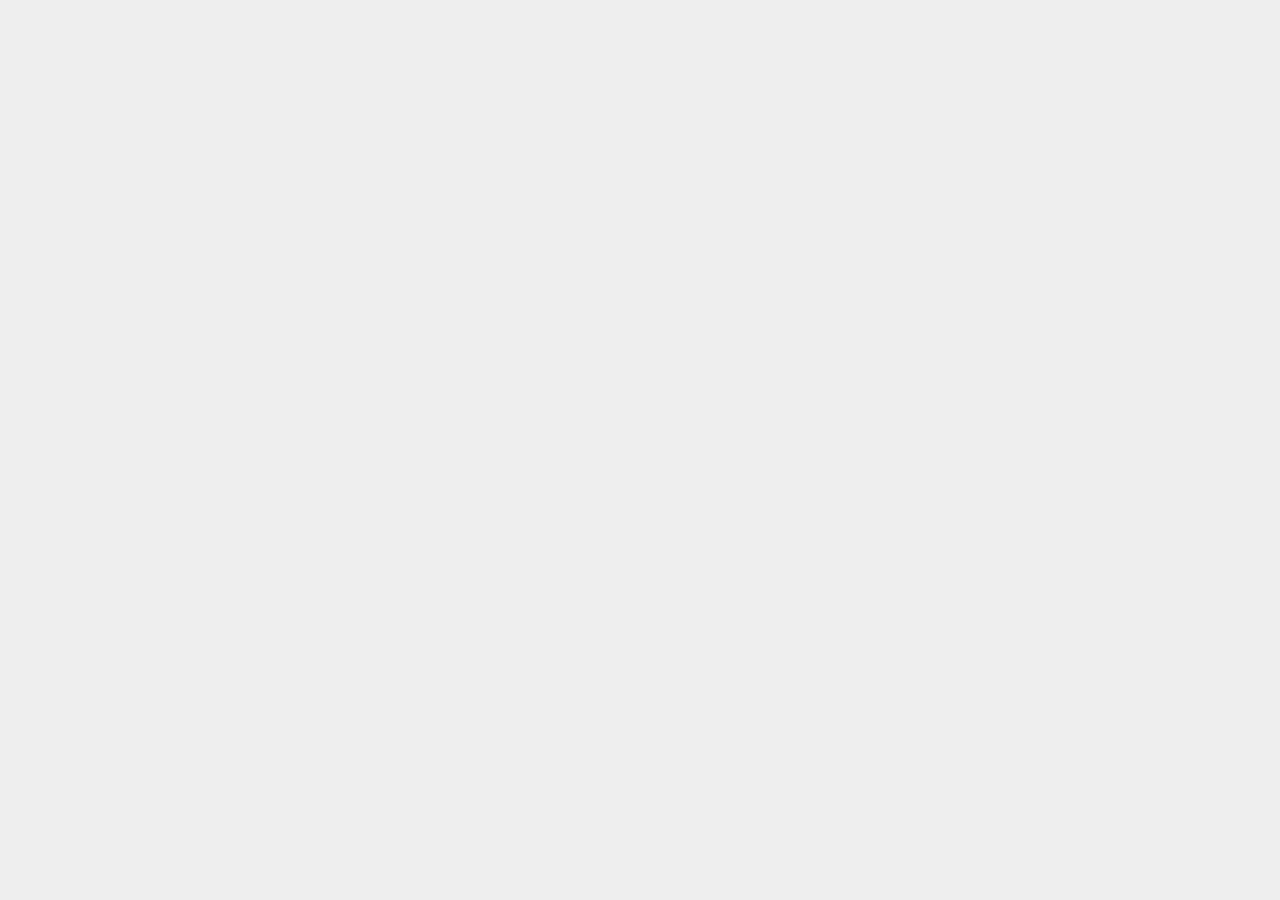
==== index.html @ 994a8ac6 "Add files via upload" ====
<!doctype html><html lang="en"><head><meta charset="utf-8"/><link rel="icon" type="image/png" href="/favicon.png"/><meta name="viewport" content="width=device-width,initial-scale=1"/><meta name="theme-color" content="#57ac57"/><link rel="apple-touch-icon" href="/icon.png"/><link rel="manifest" href="/manifest.json"/><title>Footbl 6 - A daily game</title><meta name="description" content="Guess the hidden footballer in 6 tries. A new player is available each day."><meta property="og:url" content="https://www.footbl6.com"><meta property="og:type" content="website"><meta property="og:title" content="Footbl 6 - A daily game"><meta property="og:image" content="https://www.footbl6.com/social-icon.png?v=1"><meta property="og:description" content="Guess the hidden footballer in 6 tries. A new player is available each day."><script>!function(e,t,a,n,g){e[n]=e[n]||[],e[n].push({"gtm.start":(new Date).getTime(),event:"gtm.js"});var m=t.getElementsByTagName(a)[0],r=t.createElement(a);r.async=!0,r.src="https://www.googletagmanager.com/gtm.js?id=GTM-TXVWQH2",m.parentNode.insertBefore(r,m)}(window,document,"script","dataLayer")</script><script async src="https://www.googletagmanager.com/gtag/js?id=G-PE86JV92P3"></script><script>function gtag(){dataLayer.push(arguments)}window.dataLayer=window.dataLayer||[],gtag("js",new Date),gtag("config","G-PE86JV92P3")</script><script defer="defer" src="/static/js/main.b864c11d.js"></script><link href="/static/css/main.c5475fb6.css" rel="stylesheet"></head><body><noscript><iframe src="https://www.googletagmanager.com/ns.html?id=GTM-TXVWQH2" height="0" width="0" style="display:none;visibility:hidden"></iframe></noscript><noscript>Footbl 6 is a footballer name guessing game. Please enable javascript to play.</noscript><div id="root"></div></body></html>
---- static/css/main.c5475fb6.css ----
body{-webkit-font-smoothing:antialiased;-moz-osx-font-smoothing:grayscale;font-family:-apple-system,BlinkMacSystemFont,Segoe UI,Roboto,Bylynn Sans,Oxygen,Ubuntu,Cantarell,Fira Sans,Droid Sans,Helvetica Neue,sans-serif;margin:0}code{font-family:source-code-pro,Menlo,Monaco,Consolas,Courier New,monospace}*{box-sizing:border-box}body{background-color:#eee;text-align:center}#root,.App-container,body,html{height:100%}h1{margin-bottom:10px}.Row,.Row-letter{align-items:center;display:flex;justify-content:center}.Row-letter{border:2px solid hsla(0,0%,50%,.8);border-radius:999px;flex:1 1;font-size:28px;font-weight:700;height:48px;line-height:1;margin:3px;max-width:48px;text-transform:uppercase}.Row-annotation{-webkit-margin-start:16px;margin-inline-start:16px;text-align:start;width:5em}.App-container{display:flex;flex-direction:column;margin:0 auto;max-width:500px;padding:5px;position:relative}.App-container h1{margin-top:0}.Game,h1{-webkit-user-select:none;-ms-user-select:none;user-select:none}.Game,table.Game-rows{display:flex;flex-direction:column}table.Game-rows{margin:auto}table.Game-rows:focus{outline:none}.Game-keyboard,table.Game-rows>tbody{display:flex;flex-direction:column}.Game-keyboard-row{display:flex;flex-direction:row;justify-content:stretch}.Game-keyboard-button{align-items:center;background-color:#cdcdcd;border:2px solid transparent;border-radius:4px;color:inherit;cursor:pointer;display:flex;flex:1 1;font-size:20px;justify-content:center;margin:2px;min-height:40px;padding:2px;text-decoration:inherit;text-transform:capitalize}.Game-keyboard-button-wide{flex:2 1}.Game-keyboard-button:focus{outline:none}.letter-correct{background-color:#57ac78}.letter-correct,.letter-elsewhere{border:2px solid transparent;color:#fff!important}.letter-elsewhere{background-color:#d5c062}.letter-absent{background-color:#a2a2a2;border:2px solid transparent;color:#fff!important}body.dark{background-color:#404040;color:#e0e0e0}body.dark .Game-keyboard-button{color:#404040}a,a:visited{color:#8080ff}a:active{color:#c7f}.Game-options{align-items:center;display:flex;justify-content:center;margin-bottom:1rem}.Game-options>*+*{-webkit-margin-start:.5rem;margin-inline-start:.5rem}.Game-options button{min-width:4rem}.App-footer{font-size:80%;line-height:1.5;margin:-1rem 0 2rem}.App-about{line-height:1.4;margin-top:-1rem}.App-about b{background-color:#888;border-radius:2px;color:#fff;padding:1px 3px}.App-about b.green-bg{background-color:#57ac78}.App-about b.yellow-bg{background-color:#d5c062}.Game-seed-info{-webkit-font-feature-settings:"tnum";font-feature-settings:"tnum";font-variant-numeric:tabular-nums;margin-top:1em;opacity:.5}.Game-sr-feedback,.sr-only{height:1px;left:-10000px;overflow:hidden;position:absolute;top:auto;width:1px}.Settings{display:flex;flex:1 1;flex-direction:column;font-size:18px;text-align:left}.Settings-setting{align-items:center;display:flex;margin:8px}.Settings-setting input{height:18px;width:18px}.Settings-setting label{-webkit-margin-start:8px;margin-inline-start:8px}.Settings-footer{font-size:12px;margin-bottom:10px;margin-top:auto}.Settings-footer a{color:inherit}.top-right{position:absolute;right:5px;top:5px}.emoji-link{font-size:150%;text-decoration:none}.top-right a+a{-webkit-margin-start:8px;margin-inline-start:8px}
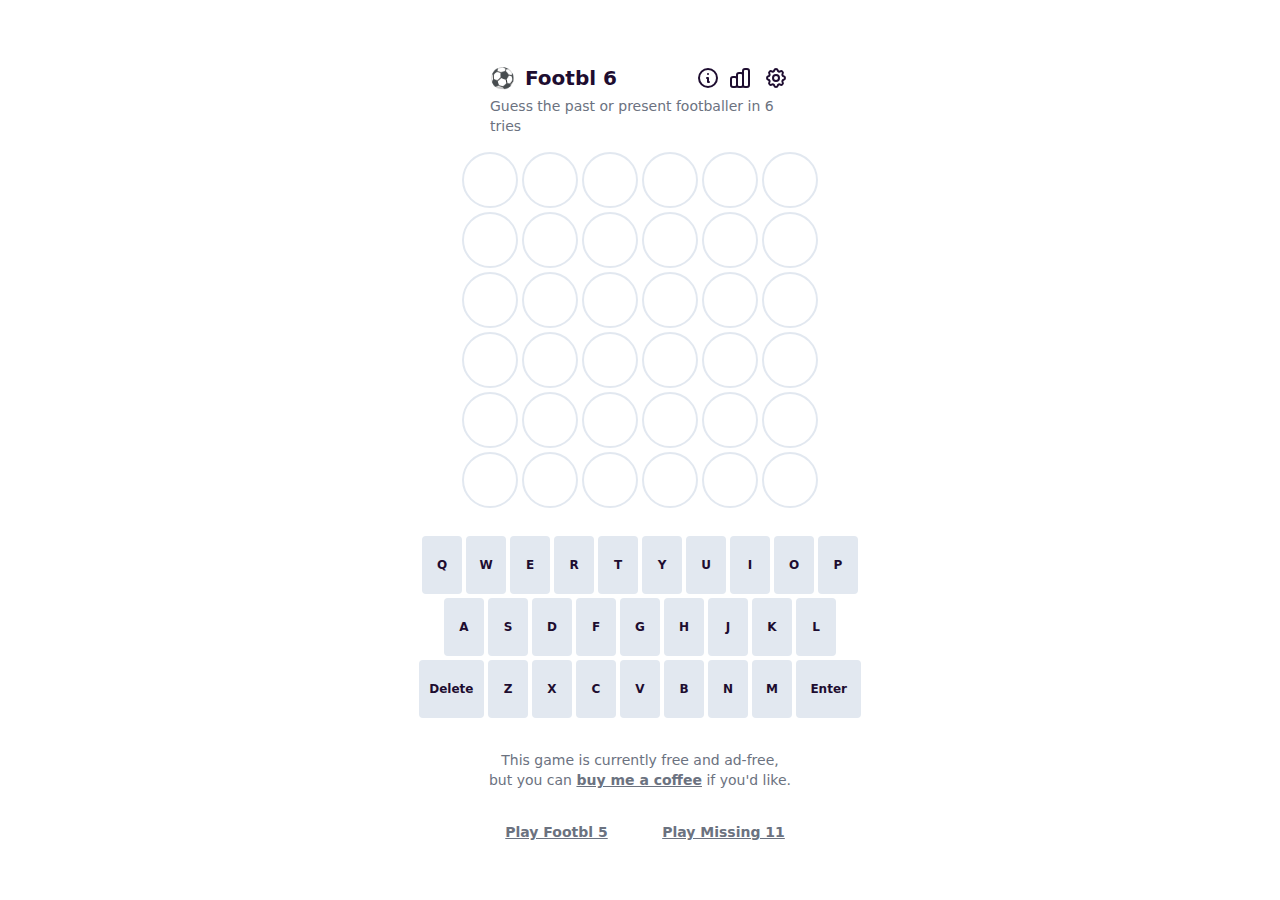
==== commit 53ce87ce: "Add files via upload" ====
--- a/index.html
+++ b/index.html
@@ -1 +1 @@
-<!doctype html><html lang="en"><head><meta charset="utf-8"/><link rel="icon" type="image/png" href="/favicon.png"/><meta name="viewport" content="width=device-width,initial-scale=1"/><meta name="theme-color" content="#57ac57"/><link rel="apple-touch-icon" href="/icon.png"/><link rel="manifest" href="/manifest.json"/><title>Footbl 6 - A daily game</title><meta name="description" content="Guess the hidden footballer in 6 tries. A new player is available each day."><meta property="og:url" content="https://www.footbl6.com"><meta property="og:type" content="website"><meta property="og:title" content="Footbl 6 - A daily game"><meta property="og:image" content="https://www.footbl6.com/social-icon.png?v=1"><meta property="og:description" content="Guess the hidden footballer in 6 tries. A new player is available each day."><script>!function(e,t,a,n,g){e[n]=e[n]||[],e[n].push({"gtm.start":(new Date).getTime(),event:"gtm.js"});var m=t.getElementsByTagName(a)[0],r=t.createElement(a);r.async=!0,r.src="https://www.googletagmanager.com/gtm.js?id=GTM-TXVWQH2",m.parentNode.insertBefore(r,m)}(window,document,"script","dataLayer")</script><script async src="https://www.googletagmanager.com/gtag/js?id=G-PE86JV92P3"></script><script>function gtag(){dataLayer.push(arguments)}window.dataLayer=window.dataLayer||[],gtag("js",new Date),gtag("config","G-PE86JV92P3")</script><script defer="defer" src="/static/js/main.b864c11d.js"></script><link href="/static/css/main.c5475fb6.css" rel="stylesheet"></head><body><noscript><iframe src="https://www.googletagmanager.com/ns.html?id=GTM-TXVWQH2" height="0" width="0" style="display:none;visibility:hidden"></iframe></noscript><noscript>Footbl 6 is a footballer name guessing game. Please enable javascript to play.</noscript><div id="root"></div></body></html>+<!doctype html><html lang="en"><head><meta charset="utf-8"/><link rel="icon" href="/favicon.ico"/><meta name="viewport" content="width=device-width,initial-scale=1"/><meta name="theme-color" content="#57ac57"/><meta name="description" content="Guess the hidden past or present footballer in 6 tries in this football wordle game. A new player is available each day."/><link rel="apple-touch-icon" href="/icon.png"/><meta property="og:url" content="https://www.footbl6.com"/><meta property="og:type" content="website"/><meta property="og:title" content="Footbl 6 - Daily football wordle game"/><meta property="og:image" content="https://www.footbl6.com/social-icon.png?v=1"/><meta property="og:description" content="Guess the hidden past or present footballer in 6 tries in this football wordle game. A new player is available each day."/><link rel="manifest" href="/manifest.json"/><title>Footbl 6 - Daily football wordle game</title><script defer="defer" src="/static/js/main.c728700e.js"></script><link href="/static/css/main.72fb4e5e.css" rel="stylesheet"></head><body><noscript>Footbl 6 is a football wordle style guessing game. Please enable javascript to play.</noscript><div id="root"></div></body></html>--- a/static/css/main.72fb4e5e.css
+++ b/static/css/main.72fb4e5e.css
@@ -0,0 +1,3 @@
+/*
+! tailwindcss v3.0.12 | MIT License | https://tailwindcss.com
+*/*,:after,:before{border:0 solid #e5e7eb;box-sizing:border-box}:after,:before{--tw-content:""}html{-webkit-text-size-adjust:100%;font-family:ui-sans-serif,system-ui,-apple-system,BlinkMacSystemFont,Segoe UI,Roboto,Helvetica Neue,Arial,Noto Sans,sans-serif,Apple Color Emoji,Segoe UI Emoji,Segoe UI Symbol,Noto Color Emoji;line-height:1.5;tab-size:4}body{line-height:inherit;margin:0}hr{border-top-width:1px;color:inherit;height:0}abbr:where([title]){-webkit-text-decoration:underline dotted;text-decoration:underline dotted}h1,h2,h3,h4,h5,h6{font-size:inherit;font-weight:inherit}a{color:inherit;text-decoration:inherit}b,strong{font-weight:bolder}code,kbd,pre,samp{font-family:ui-monospace,SFMono-Regular,Menlo,Monaco,Consolas,Liberation Mono,Courier New,monospace;font-size:1em}small{font-size:80%}sub,sup{font-size:75%;line-height:0;position:relative;vertical-align:baseline}sub{bottom:-.25em}sup{top:-.5em}table{border-collapse:collapse;border-color:inherit;text-indent:0}button,input,optgroup,select,textarea{color:inherit;font-family:inherit;font-size:100%;line-height:inherit;margin:0;padding:0}button,select{text-transform:none}[type=button],[type=reset],[type=submit],button{-webkit-appearance:button;background-color:transparent;background-image:none}:-moz-focusring{outline:auto}:-moz-ui-invalid{box-shadow:none}progress{vertical-align:baseline}::-webkit-inner-spin-button,::-webkit-outer-spin-button{height:auto}[type=search]{-webkit-appearance:textfield;outline-offset:-2px}::-webkit-search-decoration{-webkit-appearance:none}::-webkit-file-upload-button{-webkit-appearance:button;font:inherit}summary{display:list-item}blockquote,dd,dl,figure,h1,h2,h3,h4,h5,h6,hr,p,pre{margin:0}fieldset{margin:0}fieldset,legend{padding:0}menu,ol,ul{list-style:none;margin:0;padding:0}textarea{resize:vertical}input::-webkit-input-placeholder,textarea::-webkit-input-placeholder{color:#9ca3af;opacity:1}input:-ms-input-placeholder,textarea:-ms-input-placeholder{color:#9ca3af;opacity:1}input::placeholder,textarea::placeholder{color:#9ca3af;opacity:1}[role=button],button{cursor:pointer}:disabled{cursor:default}audio,canvas,embed,iframe,img,object,svg,video{display:block;vertical-align:middle}img,video{height:auto;max-width:100%}[hidden]{display:none}*,:after,:before{--tw-translate-x:0;--tw-translate-y:0;--tw-rotate:0;--tw-skew-x:0;--tw-skew-y:0;--tw-scale-x:1;--tw-scale-y:1;--tw-pan-x: ;--tw-pan-y: ;--tw-pinch-zoom: ;--tw-scroll-snap-strictness:proximity;--tw-ordinal: ;--tw-slashed-zero: ;--tw-numeric-figure: ;--tw-numeric-spacing: ;--tw-numeric-fraction: ;--tw-ring-inset: ;--tw-ring-offset-width:0px;--tw-ring-offset-color:#fff;--tw-ring-color:rgba(59,130,246,.5);--tw-ring-offset-shadow:0 0 #0000;--tw-ring-shadow:0 0 #0000;--tw-shadow:0 0 #0000;--tw-shadow-colored:0 0 #0000;--tw-blur: ;--tw-brightness: ;--tw-contrast: ;--tw-grayscale: ;--tw-hue-rotate: ;--tw-invert: ;--tw-saturate: ;--tw-sepia: ;--tw-drop-shadow: ;--tw-backdrop-blur: ;--tw-backdrop-brightness: ;--tw-backdrop-contrast: ;--tw-backdrop-grayscale: ;--tw-backdrop-hue-rotate: ;--tw-backdrop-invert: ;--tw-backdrop-opacity: ;--tw-backdrop-saturate: ;--tw-backdrop-sepia: }.pointer-events-auto{pointer-events:auto}.fixed{position:fixed}.absolute{position:absolute}.inset-0{bottom:0;left:0;right:0;top:0}.top-2{top:.5rem}.left-1\/2{left:50%}.right-4{right:1rem}.top-4{top:1rem}.z-20{z-index:20}.z-10{z-index:10}.m-2{margin:.5rem}.m-1{margin:.25rem}.mx-auto{margin-left:auto;margin-right:auto}.mx-0\.5{margin-left:.125rem;margin-right:.125rem}.mx-0{margin-left:0;margin-right:0}.my-2{margin-bottom:.5rem;margin-top:.5rem}.mb-1{margin-bottom:.25rem}.ml-2\.5{margin-left:.625rem}.ml-2{margin-left:.5rem}.mr-2{margin-right:.5rem}.mr-3{margin-right:.75rem}.mb-4{margin-bottom:1rem}.mt-4{margin-top:1rem}.mt-5{margin-top:1.25rem}.mt-2{margin-top:.5rem}.mt-6{margin-top:1.5rem}.block{display:block}.inline-block{display:inline-block}.flex{display:flex}.table{display:table}.contents{display:contents}.hidden{display:none}.h-6{height:1.5rem}.h-12{height:3rem}.h-8{height:2rem}.min-h-screen{min-height:100vh}.w-80{width:20rem}.w-6{width:1.5rem}.w-full{width:100%}.w-12{width:3rem}.w-14{width:3.5rem}.w-2{width:.5rem}.w-1\/4{width:25%}.max-w-7xl{max-width:80rem}.max-w-sm{max-width:24rem}.grow{flex-grow:1}.-translate-x-1\/2{--tw-translate-x:-50%}.-translate-x-1\/2,.translate-y-4{-webkit-transform:translate(var(--tw-translate-x),var(--tw-translate-y)) rotate(var(--tw-rotate)) skewX(var(--tw-skew-x)) skewY(var(--tw-skew-y)) scaleX(var(--tw-scale-x)) scaleY(var(--tw-scale-y));transform:translate(var(--tw-translate-x),var(--tw-translate-y)) rotate(var(--tw-rotate)) skewX(var(--tw-skew-x)) skewY(var(--tw-skew-y)) scaleX(var(--tw-scale-x)) scaleY(var(--tw-scale-y))}.translate-y-4{--tw-translate-y:1rem}.translate-y-0{--tw-translate-y:0px}.translate-x-6,.translate-y-0{-webkit-transform:translate(var(--tw-translate-x),var(--tw-translate-y)) rotate(var(--tw-rotate)) skewX(var(--tw-skew-x)) skewY(var(--tw-skew-y)) scaleX(var(--tw-scale-x)) scaleY(var(--tw-scale-y));transform:translate(var(--tw-translate-x),var(--tw-translate-y)) rotate(var(--tw-rotate)) skewX(var(--tw-skew-x)) skewY(var(--tw-skew-y)) scaleX(var(--tw-scale-x)) scaleY(var(--tw-scale-y))}.translate-x-6{--tw-translate-x:1.5rem}.transform{-webkit-transform:translate(var(--tw-translate-x),var(--tw-translate-y)) rotate(var(--tw-rotate)) skewX(var(--tw-skew-x)) skewY(var(--tw-skew-y)) scaleX(var(--tw-scale-x)) scaleY(var(--tw-scale-y));transform:translate(var(--tw-translate-x),var(--tw-translate-y)) rotate(var(--tw-rotate)) skewX(var(--tw-skew-x)) skewY(var(--tw-skew-y)) scaleX(var(--tw-scale-x)) scaleY(var(--tw-scale-y))}.cursor-pointer{cursor:pointer}.select-none{-webkit-user-select:none;-ms-user-select:none;user-select:none}.columns-2{-webkit-columns:2;column-count:2}.columns-1{-webkit-columns:1;column-count:1}.grid-cols-2{grid-template-columns:repeat(2,minmax(0,1fr))}.items-center{align-items:center}.justify-center{justify-content:center}.justify-between{justify-content:space-between}.gap-4{gap:1rem}.gap-8{gap:2rem}.overflow-hidden{overflow:hidden}.overflow-y-auto{overflow-y:auto}.rounded-lg{border-radius:.5rem}.rounded-full{border-radius:9999px}.rounded{border-radius:.25rem}.rounded-md{border-radius:.375rem}.rounded-l-full{border-bottom-left-radius:9999px;border-top-left-radius:9999px}.border-2{border-width:2px}.border{border-width:1px}.border-solid{border-style:solid}.border-slate-200{--tw-border-opacity:1;border-color:rgb(226 232 240/var(--tw-border-opacity))}.border-black{--tw-border-opacity:1;border-color:rgb(0 0 0/var(--tw-border-opacity))}.border-slate-400{--tw-border-opacity:1;border-color:rgb(148 163 184/var(--tw-border-opacity))}.border-orange-500{--tw-border-opacity:1;border-color:rgb(249 115 22/var(--tw-border-opacity))}.border-cyan-500{--tw-border-opacity:1;border-color:rgb(6 182 212/var(--tw-border-opacity))}.border-green-500{--tw-border-opacity:1;border-color:rgb(34 197 94/var(--tw-border-opacity))}.border-yellow-500{--tw-border-opacity:1;border-color:rgb(234 179 8/var(--tw-border-opacity))}.border-transparent{border-color:transparent}.bg-rose-500{--tw-bg-opacity:1;background-color:rgb(244 63 94/var(--tw-bg-opacity))}.bg-blue-500{--tw-bg-opacity:1;background-color:rgb(59 130 246/var(--tw-bg-opacity))}.bg-white{--tw-bg-opacity:1;background-color:rgb(255 255 255/var(--tw-bg-opacity))}.bg-slate-400{--tw-bg-opacity:1;background-color:rgb(148 163 184/var(--tw-bg-opacity))}.bg-orange-500{--tw-bg-opacity:1;background-color:rgb(249 115 22/var(--tw-bg-opacity))}.bg-cyan-500{--tw-bg-opacity:1;background-color:rgb(6 182 212/var(--tw-bg-opacity))}.bg-green-500{--tw-bg-opacity:1;background-color:rgb(34 197 94/var(--tw-bg-opacity))}.bg-yellow-500{--tw-bg-opacity:1;background-color:rgb(234 179 8/var(--tw-bg-opacity))}.bg-slate-200{--tw-bg-opacity:1;background-color:rgb(226 232 240/var(--tw-bg-opacity))}.bg-gray-500{--tw-bg-opacity:1;background-color:rgb(107 114 128/var(--tw-bg-opacity))}.bg-gray-300{--tw-bg-opacity:1;background-color:rgb(209 213 219/var(--tw-bg-opacity))}.bg-green-400{--tw-bg-opacity:1;background-color:rgb(74 222 128/var(--tw-bg-opacity))}.bg-indigo-600{--tw-bg-opacity:1;background-color:rgb(79 70 229/var(--tw-bg-opacity))}.bg-blue-600{--tw-bg-opacity:1;background-color:rgb(37 99 235/var(--tw-bg-opacity))}.bg-opacity-75{--tw-bg-opacity:0.75}.p-4{padding:1rem}.p-1{padding:.25rem}.p-0\.5{padding:.125rem}.p-0{padding:0}.py-2{padding-bottom:.5rem;padding-top:.5rem}.py-10{padding-bottom:2.5rem;padding-top:2.5rem}.px-4{padding-left:1rem;padding-right:1rem}.pt-2{padding-top:.5rem}.pb-8{padding-bottom:2rem}.pb-6{padding-bottom:1.5rem}.pt-5{padding-top:1.25rem}.pb-4{padding-bottom:1rem}.text-left{text-align:left}.text-center{text-align:center}.align-bottom{vertical-align:bottom}.text-xl{font-size:1.25rem;line-height:1.75rem}.text-sm{font-size:.875rem;line-height:1.25rem}.text-4xl{font-size:2.25rem;line-height:2.5rem}.text-xs{font-size:.75rem;line-height:1rem}.text-lg{font-size:1.125rem;line-height:1.75rem}.text-base{font-size:1rem;line-height:1.5rem}.text-3xl{font-size:1.875rem;line-height:2.25rem}.font-bold{font-weight:700}.font-medium{font-weight:500}.italic{font-style:italic}.leading-6{line-height:1.5rem}.text-gray-500{--tw-text-opacity:1;color:rgb(107 114 128/var(--tw-text-opacity))}.text-white{--tw-text-opacity:1;color:rgb(255 255 255/var(--tw-text-opacity))}.text-gray-900{--tw-text-opacity:1;color:rgb(17 24 39/var(--tw-text-opacity))}.text-blue-100{--tw-text-opacity:1;color:rgb(219 234 254/var(--tw-text-opacity))}.underline{-webkit-text-decoration-line:underline;text-decoration-line:underline}.opacity-0{opacity:0}.opacity-100{opacity:1}.shadow-lg{--tw-shadow:0 10px 15px -3px rgba(0,0,0,.1),0 4px 6px -4px rgba(0,0,0,.1);--tw-shadow-colored:0 10px 15px -3px var(--tw-shadow-color),0 4px 6px -4px var(--tw-shadow-color)}.shadow-lg,.shadow-xl{box-shadow:0 0 #0000,0 0 #0000,var(--tw-shadow);box-shadow:var(--tw-ring-offset-shadow,0 0 #0000),var(--tw-ring-shadow,0 0 #0000),var(--tw-shadow)}.shadow-xl{--tw-shadow:0 20px 25px -5px rgba(0,0,0,.1),0 8px 10px -6px rgba(0,0,0,.1);--tw-shadow-colored:0 20px 25px -5px var(--tw-shadow-color),0 8px 10px -6px var(--tw-shadow-color)}.shadow-md{--tw-shadow:0 4px 6px -1px rgba(0,0,0,.1),0 2px 4px -2px rgba(0,0,0,.1);--tw-shadow-colored:0 4px 6px -1px var(--tw-shadow-color),0 2px 4px -2px var(--tw-shadow-color)}.shadow-md,.shadow-sm{box-shadow:0 0 #0000,0 0 #0000,var(--tw-shadow);box-shadow:var(--tw-ring-offset-shadow,0 0 #0000),var(--tw-ring-shadow,0 0 #0000),var(--tw-shadow)}.shadow-sm{--tw-shadow:0 1px 2px 0 rgba(0,0,0,.05);--tw-shadow-colored:0 1px 2px 0 var(--tw-shadow-color)}.ring-1{--tw-ring-offset-shadow:var(--tw-ring-inset) 0 0 0 var(--tw-ring-offset-width) var(--tw-ring-offset-color);--tw-ring-shadow:var(--tw-ring-inset) 0 0 0 calc(1px + var(--tw-ring-offset-width)) var(--tw-ring-color);box-shadow:var(--tw-ring-offset-shadow),var(--tw-ring-shadow),0 0 #0000;box-shadow:var(--tw-ring-offset-shadow),var(--tw-ring-shadow),var(--tw-shadow,0 0 #0000)}.ring-black{--tw-ring-opacity:1;--tw-ring-color:rgb(0 0 0/var(--tw-ring-opacity))}.ring-opacity-5{--tw-ring-opacity:0.05}.blur{--tw-blur:blur(8px)}.blur,.sepia{-webkit-filter:var(--tw-blur) var(--tw-brightness) var(--tw-contrast) var(--tw-grayscale) var(--tw-hue-rotate) var(--tw-invert) var(--tw-saturate) var(--tw-sepia) var(--tw-drop-shadow);filter:var(--tw-blur) var(--tw-brightness) var(--tw-contrast) var(--tw-grayscale) var(--tw-hue-rotate) var(--tw-invert) var(--tw-saturate) var(--tw-sepia) var(--tw-drop-shadow)}.sepia{--tw-sepia:sepia(100%)}.transition{transition-duration:.15s;transition-property:color,background-color,border-color,fill,stroke,opacity,box-shadow,-webkit-text-decoration-color,-webkit-transform,-webkit-filter,-webkit-backdrop-filter;transition-property:color,background-color,border-color,text-decoration-color,fill,stroke,opacity,box-shadow,transform,filter,backdrop-filter;transition-property:color,background-color,border-color,text-decoration-color,fill,stroke,opacity,box-shadow,transform,filter,backdrop-filter,-webkit-text-decoration-color,-webkit-transform,-webkit-filter,-webkit-backdrop-filter;transition-timing-function:cubic-bezier(.4,0,.2,1)}.transition-opacity{transition-duration:.15s;transition-property:opacity;transition-timing-function:cubic-bezier(.4,0,.2,1)}.transition-all{transition-duration:.15s;transition-property:all;transition-timing-function:cubic-bezier(.4,0,.2,1)}.duration-300{transition-duration:.3s}.duration-100{transition-duration:.1s}.duration-200{transition-duration:.2s}.ease-out{transition-timing-function:cubic-bezier(0,0,.2,1)}.ease-in{transition-timing-function:cubic-bezier(.4,0,1,1)}.ease-in-out{transition-timing-function:cubic-bezier(.4,0,.2,1)}:root{--animation-speed:1000ms;--animation-speed-fast:250ms;--default-cell-bg-color:#fff;--default-cell-border-color:#000;--default-cell-text-color:#000;--absent-cell-bg-color:#94a3b8;--correct-cell-bg-color:#4ade80;--present-cell-bg-color:#facc15}.dark{--default-cell-bg-color:#0f172a;--default-cell-border-color:#fff;--default-cell-text-color:#fff;--absent-cell-bg-color:#334155}.high-contrast{--correct-cell-bg-color:#fb923c;--present-cell-bg-color:#22d3ee}.cell-fill-animation{-webkit-animation:onTypeCell linear;animation:onTypeCell linear}.cell-fill-animation,.cell-reveal{-webkit-animation-duration:.35s;animation-duration:.35s}.cell-reveal{-webkit-animation-fill-mode:backwards;animation-fill-mode:backwards;-webkit-animation-timing-function:linear;animation-timing-function:linear}.cell-reveal.absent{-webkit-animation-name:revealAbsentCharCell;animation-name:revealAbsentCharCell}.cell-reveal.correct{-webkit-animation-name:revealCorrectCharCell;animation-name:revealCorrectCharCell}.cell-reveal.present{-webkit-animation-name:revealPresentCharCell;animation-name:revealPresentCharCell}.cell-reveal>.letter-container{-webkit-animation:offsetLetterFlip .35s linear;animation:offsetLetterFlip .35s linear;-webkit-animation-fill-mode:backwards;animation-fill-mode:backwards}svg:hover{-webkit-transform:scale(1.2);transform:scale(1.2);transition-duration:.25s;transition-duration:var(--animation-speed-fast)}.jiggle{-webkit-animation:jiggle linear;animation:jiggle linear;-webkit-animation-duration:.25s;animation-duration:.25s;-webkit-animation-duration:var(--animation-speed-fast);animation-duration:var(--animation-speed-fast)}@-webkit-keyframes revealAbsentCharCell{0%{background-color:#fff;background-color:var(--default-cell-bg-color);border-color:#000;border-color:var(--default-cell-border-color);color:#000;color:var(--default-cell-text-color);-webkit-transform:rotateX(0deg);transform:rotateX(0deg)}to{background-color:#94a3b8;background-color:var(--absent-cell-bg-color);border-color:#94a3b8;border-color:var(--absent-cell-bg-color);-webkit-transform:rotateX(180deg);transform:rotateX(180deg)}}@keyframes revealAbsentCharCell{0%{background-color:#fff;background-color:var(--default-cell-bg-color);border-color:#000;border-color:var(--default-cell-border-color);color:#000;color:var(--default-cell-text-color);-webkit-transform:rotateX(0deg);transform:rotateX(0deg)}to{background-color:#94a3b8;background-color:var(--absent-cell-bg-color);border-color:#94a3b8;border-color:var(--absent-cell-bg-color);-webkit-transform:rotateX(180deg);transform:rotateX(180deg)}}@-webkit-keyframes revealCorrectCharCell{0%{background-color:#fff;background-color:var(--default-cell-bg-color);border-color:#000;border-color:var(--default-cell-border-color);color:#000;color:var(--default-cell-text-color);-webkit-transform:rotateX(0deg);transform:rotateX(0deg)}to{background-color:#4ade80;background-color:var(--correct-cell-bg-color);border-color:#4ade80;border-color:var(--correct-cell-bg-color);-webkit-transform:rotateX(180deg);transform:rotateX(180deg)}}@keyframes revealCorrectCharCell{0%{background-color:#fff;background-color:var(--default-cell-bg-color);border-color:#000;border-color:var(--default-cell-border-color);color:#000;color:var(--default-cell-text-color);-webkit-transform:rotateX(0deg);transform:rotateX(0deg)}to{background-color:#4ade80;background-color:var(--correct-cell-bg-color);border-color:#4ade80;border-color:var(--correct-cell-bg-color);-webkit-transform:rotateX(180deg);transform:rotateX(180deg)}}@-webkit-keyframes revealPresentCharCell{0%{background-color:#fff;background-color:var(--default-cell-bg-color);border-color:#000;border-color:var(--default-cell-border-color);color:#000;color:var(--default-cell-text-color);-webkit-transform:rotateX(0deg);transform:rotateX(0deg)}to{background-color:#facc15;background-color:var(--present-cell-bg-color);border-color:#facc15;border-color:var(--present-cell-bg-color);-webkit-transform:rotateX(180deg);transform:rotateX(180deg)}}@keyframes revealPresentCharCell{0%{background-color:#fff;background-color:var(--default-cell-bg-color);border-color:#000;border-color:var(--default-cell-border-color);color:#000;color:var(--default-cell-text-color);-webkit-transform:rotateX(0deg);transform:rotateX(0deg)}to{background-color:#facc15;background-color:var(--present-cell-bg-color);border-color:#facc15;border-color:var(--present-cell-bg-color);-webkit-transform:rotateX(180deg);transform:rotateX(180deg)}}@-webkit-keyframes offsetLetterFlip{0%{-webkit-transform:rotateX(0deg);transform:rotateX(0deg)}to{-webkit-transform:rotateX(180deg);transform:rotateX(180deg)}}@keyframes offsetLetterFlip{0%{-webkit-transform:rotateX(0deg);transform:rotateX(0deg)}to{-webkit-transform:rotateX(180deg);transform:rotateX(180deg)}}@-webkit-keyframes onTypeCell{0%{-webkit-transform:scale(1);transform:scale(1)}50%{-webkit-transform:scale(1.1);transform:scale(1.1)}to{-webkit-transform:scale(1);transform:scale(1)}}@keyframes onTypeCell{0%{-webkit-transform:scale(1);transform:scale(1)}50%{-webkit-transform:scale(1.1);transform:scale(1.1)}to{-webkit-transform:scale(1);transform:scale(1)}}.shadowed{text-shadow:1px 1px 1px #000}@-webkit-keyframes scale{0%{-webkit-transform:scale(1);transform:scale(1)}to{-webkit-transform:scale(1.1);transform:scale(1.1)}}@keyframes scale{0%{-webkit-transform:scale(1);transform:scale(1)}to{-webkit-transform:scale(1.1);transform:scale(1.1)}}@-webkit-keyframes float{0%{-webkit-transform:translate(0);transform:translate(0)}50%{-webkit-transform:translateY(-.5rem);transform:translateY(-.5rem)}to{-webkit-transform:translate(0);transform:translate(0)}}@keyframes float{0%{-webkit-transform:translate(0);transform:translate(0)}50%{-webkit-transform:translateY(-.5rem);transform:translateY(-.5rem)}to{-webkit-transform:translate(0);transform:translate(0)}}@-webkit-keyframes jiggle{0%{-webkit-transform:translate(0);transform:translate(0)}25%{-webkit-transform:translate(-.5rem);transform:translate(-.5rem)}50%{-webkit-transform:translate(.5rem);transform:translate(.5rem)}75%{-webkit-transform:translate(-.5rem);transform:translate(-.5rem)}to{-webkit-transform:translate(0);transform:translate(0)}}@keyframes jiggle{0%{-webkit-transform:translate(0);transform:translate(0)}25%{-webkit-transform:translate(-.5rem);transform:translate(-.5rem)}50%{-webkit-transform:translate(.5rem);transform:translate(.5rem)}75%{-webkit-transform:translate(-.5rem);transform:translate(-.5rem)}to{-webkit-transform:translate(0);transform:translate(0)}}.hover\:bg-slate-300:hover{--tw-bg-opacity:1;background-color:rgb(203 213 225/var(--tw-bg-opacity))}.hover\:bg-orange-600:hover{--tw-bg-opacity:1;background-color:rgb(234 88 12/var(--tw-bg-opacity))}.hover\:bg-cyan-600:hover{--tw-bg-opacity:1;background-color:rgb(8 145 178/var(--tw-bg-opacity))}.hover\:bg-green-600:hover{--tw-bg-opacity:1;background-color:rgb(22 163 74/var(--tw-bg-opacity))}.hover\:bg-yellow-600:hover{--tw-bg-opacity:1;background-color:rgb(202 138 4/var(--tw-bg-opacity))}.hover\:bg-indigo-700:hover{--tw-bg-opacity:1;background-color:rgb(67 56 202/var(--tw-bg-opacity))}.focus\:outline-none:focus{outline:2px solid transparent;outline-offset:2px}.focus\:ring-2:focus{--tw-ring-offset-shadow:var(--tw-ring-inset) 0 0 0 var(--tw-ring-offset-width) var(--tw-ring-offset-color);--tw-ring-shadow:var(--tw-ring-inset) 0 0 0 calc(2px + var(--tw-ring-offset-width)) var(--tw-ring-color);box-shadow:var(--tw-ring-offset-shadow),var(--tw-ring-shadow),0 0 #0000;box-shadow:var(--tw-ring-offset-shadow),var(--tw-ring-shadow),var(--tw-shadow,0 0 #0000)}.focus\:ring-indigo-500:focus{--tw-ring-opacity:1;--tw-ring-color:rgb(99 102 241/var(--tw-ring-opacity))}.focus\:ring-offset-2:focus{--tw-ring-offset-width:2px}.active\:bg-slate-400:active{--tw-bg-opacity:1;background-color:rgb(148 163 184/var(--tw-bg-opacity))}.active\:bg-orange-700:active{--tw-bg-opacity:1;background-color:rgb(194 65 12/var(--tw-bg-opacity))}.active\:bg-cyan-700:active{--tw-bg-opacity:1;background-color:rgb(14 116 144/var(--tw-bg-opacity))}.active\:bg-green-700:active{--tw-bg-opacity:1;background-color:rgb(21 128 61/var(--tw-bg-opacity))}.active\:bg-yellow-700:active{--tw-bg-opacity:1;background-color:rgb(161 98 7/var(--tw-bg-opacity))}.dark .dark\:border-slate-600{--tw-border-opacity:1;border-color:rgb(71 85 105/var(--tw-border-opacity))}.dark .dark\:border-slate-100{--tw-border-opacity:1;border-color:rgb(241 245 249/var(--tw-border-opacity))}.dark .dark\:border-slate-700{--tw-border-opacity:1;border-color:rgb(51 65 85/var(--tw-border-opacity))}.dark .dark\:bg-slate-900{--tw-bg-opacity:1;background-color:rgb(15 23 42/var(--tw-bg-opacity))}.dark .dark\:bg-slate-700{--tw-bg-opacity:1;background-color:rgb(51 65 85/var(--tw-bg-opacity))}.dark .dark\:bg-slate-600{--tw-bg-opacity:1;background-color:rgb(71 85 105/var(--tw-bg-opacity))}.dark .dark\:bg-slate-800{--tw-bg-opacity:1;background-color:rgb(30 41 59/var(--tw-bg-opacity))}.dark .dark\:bg-gray-800{--tw-bg-opacity:1;background-color:rgb(31 41 55/var(--tw-bg-opacity))}.dark .dark\:stroke-white{stroke:#fff}.dark .dark\:text-white{--tw-text-opacity:1;color:rgb(255 255 255/var(--tw-text-opacity))}.dark .dark\:text-gray-300{--tw-text-opacity:1;color:rgb(209 213 219/var(--tw-text-opacity))}.dark .dark\:text-gray-100{--tw-text-opacity:1;color:rgb(243 244 246/var(--tw-text-opacity))}@media (min-width:640px){.sm\:my-8{margin-bottom:2rem;margin-top:2rem}.sm\:mt-14{margin-top:3.5rem}.sm\:mt-8{margin-top:2rem}.sm\:mt-6{margin-top:1.5rem}.sm\:block{display:block}.sm\:inline-block{display:inline-block}.sm\:h-14{height:3.5rem}.sm\:h-screen{height:100vh}.sm\:w-14{width:3.5rem}.sm\:w-full{width:100%}.sm\:max-w-sm{max-width:24rem}.sm\:translate-y-0{--tw-translate-y:0px}.sm\:scale-95,.sm\:translate-y-0{-webkit-transform:translate(var(--tw-translate-x),var(--tw-translate-y)) rotate(var(--tw-rotate)) skewX(var(--tw-skew-x)) skewY(var(--tw-skew-y)) scaleX(var(--tw-scale-x)) scaleY(var(--tw-scale-y));transform:translate(var(--tw-translate-x),var(--tw-translate-y)) rotate(var(--tw-rotate)) skewX(var(--tw-skew-x)) skewY(var(--tw-skew-y)) scaleX(var(--tw-scale-x)) scaleY(var(--tw-scale-y))}.sm\:scale-95{--tw-scale-x:.95;--tw-scale-y:.95}.sm\:scale-100{--tw-scale-x:1;--tw-scale-y:1;-webkit-transform:translate(var(--tw-translate-x),var(--tw-translate-y)) rotate(var(--tw-rotate)) skewX(var(--tw-skew-x)) skewY(var(--tw-skew-y)) scaleX(var(--tw-scale-x)) scaleY(var(--tw-scale-y));transform:translate(var(--tw-translate-x),var(--tw-translate-y)) rotate(var(--tw-rotate)) skewX(var(--tw-skew-x)) skewY(var(--tw-skew-y)) scaleX(var(--tw-scale-x)) scaleY(var(--tw-scale-y))}.sm\:p-0{padding:0}.sm\:p-6{padding:1.5rem}.sm\:px-6{padding-left:1.5rem;padding-right:1.5rem}.sm\:align-middle{vertical-align:middle}.sm\:text-sm{font-size:.875rem;line-height:1.25rem}}@media (min-width:1024px){.lg\:px-8{padding-left:2rem;padding-right:2rem}}html:not(.dark){color:#1e0d30}html.dark{background-color:#1e0d30}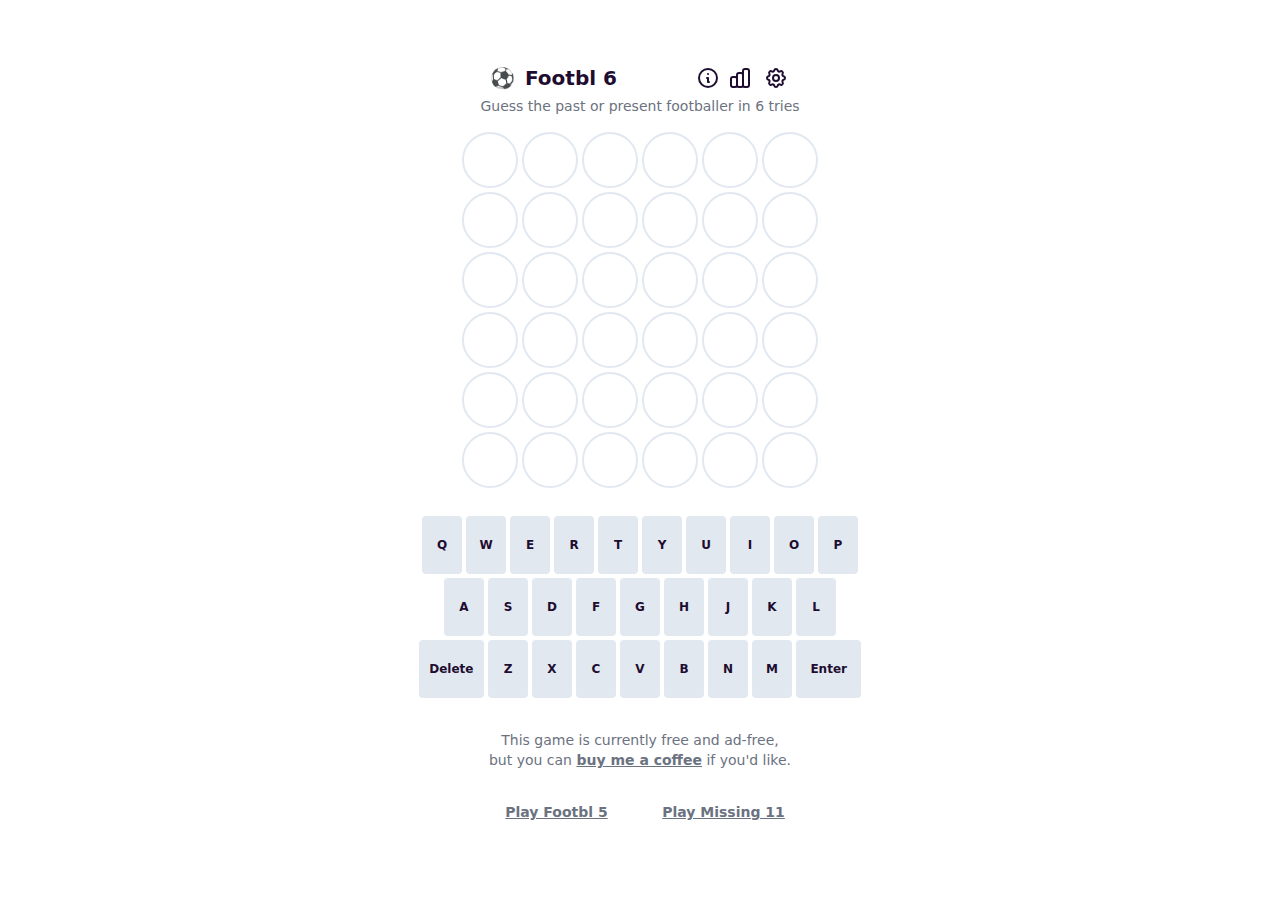
==== commit 3f6e2485: "Add files via upload" ====
--- a/index.html
+++ b/index.html
@@ -1 +1 @@
-<!doctype html><html lang="en"><head><meta charset="utf-8"/><link rel="icon" href="/favicon.ico"/><meta name="viewport" content="width=device-width,initial-scale=1"/><meta name="theme-color" content="#57ac57"/><meta name="description" content="Guess the hidden past or present footballer in 6 tries in this football wordle game. A new player is available each day."/><link rel="apple-touch-icon" href="/icon.png"/><meta property="og:url" content="https://www.footbl6.com"/><meta property="og:type" content="website"/><meta property="og:title" content="Footbl 6 - Daily football wordle game"/><meta property="og:image" content="https://www.footbl6.com/social-icon.png?v=1"/><meta property="og:description" content="Guess the hidden past or present footballer in 6 tries in this football wordle game. A new player is available each day."/><link rel="manifest" href="/manifest.json"/><title>Footbl 6 - Daily football wordle game</title><script defer="defer" src="/static/js/main.c728700e.js"></script><link href="/static/css/main.72fb4e5e.css" rel="stylesheet"></head><body><noscript>Footbl 6 is a football wordle style guessing game. Please enable javascript to play.</noscript><div id="root"></div></body></html>+<!doctype html><html lang="en"><head><meta charset="utf-8"/><link rel="icon" href="/favicon.ico"/><meta name="viewport" content="width=device-width,initial-scale=1"/><meta name="theme-color" content="#57ac57"/><meta name="description" content="Guess the hidden past or present footballer in 6 tries in this football wordle game. A new player is available each day."/><link rel="apple-touch-icon" href="/icon.png"/><meta property="og:url" content="https://www.footbl6.com"/><meta property="og:type" content="website"/><meta property="og:title" content="Footbl 6 - Daily football wordle game"/><meta property="og:image" content="https://www.footbl6.com/social-icon.png?v=1"/><meta property="og:description" content="Guess the hidden past or present footballer in 6 tries in this football wordle game. A new player is available each day."/><link rel="manifest" href="/manifest.json"/><title>Footbl 6 - Daily football wordle game</title><script>!function(e,t,a,n,g){e[n]=e[n]||[],e[n].push({"gtm.start":(new Date).getTime(),event:"gtm.js"});var m=t.getElementsByTagName(a)[0],r=t.createElement(a);r.async=!0,r.src="https://www.googletagmanager.com/gtm.js?id=GTM-TXVWQH2",m.parentNode.insertBefore(r,m)}(window,document,"script","dataLayer")</script><script async src="https://www.googletagmanager.com/gtag/js?id=G-PE86JV92P3"></script><script>function gtag(){dataLayer.push(arguments)}window.dataLayer=window.dataLayer||[],gtag("js",new Date),gtag("config","G-PE86JV92P3")</script><script defer="defer" src="/static/js/main.c18d65ef.js"></script><link href="/static/css/main.72fb4e5e.css" rel="stylesheet"></head><body><noscript>%REACT_APP_TITLE% is a football wordle style guessing game. Please enable javascript to play.</noscript><div id="root"></div></body></html>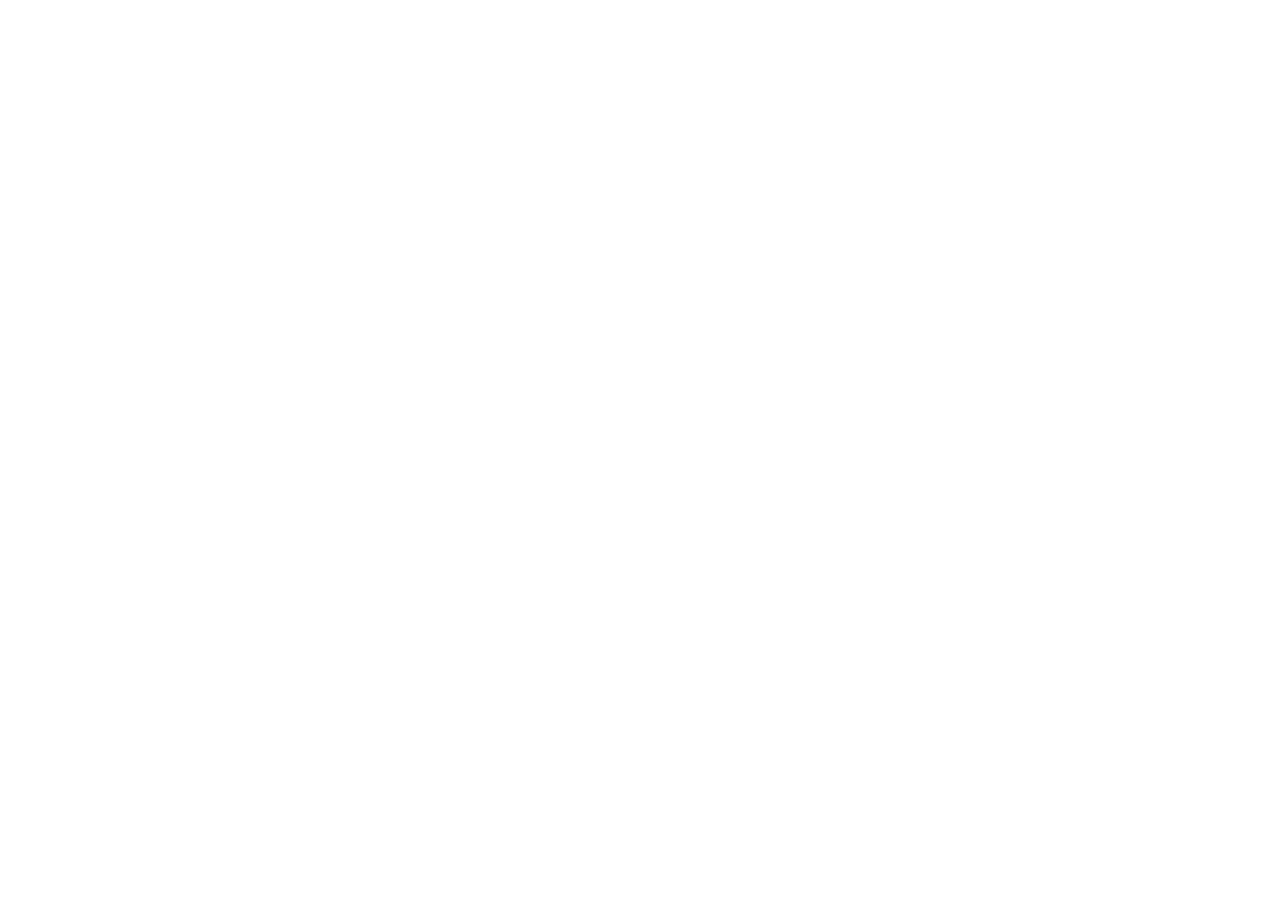
==== commit 4dd26e67: "Add files via upload" ====
--- a/index.html
+++ b/index.html
@@ -1 +1 @@
-<!doctype html><html lang="en"><head><meta charset="utf-8"/><link rel="icon" href="/favicon.ico"/><meta name="viewport" content="width=device-width,initial-scale=1"/><meta name="theme-color" content="#57ac57"/><meta name="description" content="Guess the hidden past or present footballer in 6 tries in this football wordle game. A new player is available each day."/><link rel="apple-touch-icon" href="/icon.png"/><meta property="og:url" content="https://www.footbl6.com"/><meta property="og:type" content="website"/><meta property="og:title" content="Footbl 6 - Daily football wordle game"/><meta property="og:image" content="https://www.footbl6.com/social-icon.png?v=1"/><meta property="og:description" content="Guess the hidden past or present footballer in 6 tries in this football wordle game. A new player is available each day."/><link rel="manifest" href="/manifest.json"/><title>Footbl 6 - Daily football wordle game</title><script>!function(e,t,a,n,g){e[n]=e[n]||[],e[n].push({"gtm.start":(new Date).getTime(),event:"gtm.js"});var m=t.getElementsByTagName(a)[0],r=t.createElement(a);r.async=!0,r.src="https://www.googletagmanager.com/gtm.js?id=GTM-TXVWQH2",m.parentNode.insertBefore(r,m)}(window,document,"script","dataLayer")</script><script async src="https://www.googletagmanager.com/gtag/js?id=G-PE86JV92P3"></script><script>function gtag(){dataLayer.push(arguments)}window.dataLayer=window.dataLayer||[],gtag("js",new Date),gtag("config","G-PE86JV92P3")</script><script defer="defer" src="/static/js/main.c18d65ef.js"></script><link href="/static/css/main.72fb4e5e.css" rel="stylesheet"></head><body><noscript>%REACT_APP_TITLE% is a football wordle style guessing game. Please enable javascript to play.</noscript><div id="root"></div></body></html>+<!doctype html><html lang="en"><head><meta charset="utf-8"/><link rel="icon" href="/favicon.ico"/><meta name="viewport" content="width=device-width,initial-scale=1"/><meta name="theme-color" content="#57ac57"/><meta name="description" content="Guess the hidden past or present footballer in 6 tries in this football wordle game. A new player is available each day."/><link rel="apple-touch-icon" href="/icon.png"/><meta property="og:url" content="https://www.footbl6.com"/><meta property="og:type" content="website"/><meta property="og:title" content="Footbl 6 - Daily football wordle game"/><meta property="og:image" content="https://www.footbl6.com/social-icon.png?v=1"/><meta property="og:description" content="Guess the hidden past or present footballer in 6 tries in this football wordle game. A new player is available each day."/><link rel="manifest" href="/manifest.json"/><title>Footbl 6 - Daily football wordle game</title><script>!function(e,t,a,n,g){e[n]=e[n]||[],e[n].push({"gtm.start":(new Date).getTime(),event:"gtm.js"});var m=t.getElementsByTagName(a)[0],r=t.createElement(a);r.async=!0,r.src="https://www.googletagmanager.com/gtm.js?id=GTM-TXVWQH2",m.parentNode.insertBefore(r,m)}(window,document,"script","dataLayer")</script><script async src="https://www.googletagmanager.com/gtag/js?id=G-PE86JV92P3"></script><script>function gtag(){dataLayer.push(arguments)}window.dataLayer=window.dataLayer||[],gtag("js",new Date),gtag("config","G-PE86JV92P3")</script><script defer="defer" src="/static/js/main.12cff081.js"></script><link href="/static/css/main.d137b1be.css" rel="stylesheet"></head><body><noscript>%REACT_APP_TITLE% is a football wordle style guessing game. Please enable javascript to play.</noscript><div id="root"></div></body></html>--- a/static/css/main.d137b1be.css
+++ b/static/css/main.d137b1be.css
@@ -0,0 +1,3 @@
+/*
+! tailwindcss v3.0.12 | MIT License | https://tailwindcss.com
+*/*,:after,:before{border:0 solid #e5e7eb;box-sizing:border-box}:after,:before{--tw-content:""}html{-webkit-text-size-adjust:100%;font-family:ui-sans-serif,system-ui,-apple-system,BlinkMacSystemFont,Segoe UI,Roboto,Helvetica Neue,Arial,Noto Sans,sans-serif,Apple Color Emoji,Segoe UI Emoji,Segoe UI Symbol,Noto Color Emoji;line-height:1.5;tab-size:4}body{line-height:inherit;margin:0}hr{border-top-width:1px;color:inherit;height:0}abbr:where([title]){-webkit-text-decoration:underline dotted;text-decoration:underline dotted}h1,h2,h3,h4,h5,h6{font-size:inherit;font-weight:inherit}a{color:inherit;text-decoration:inherit}b,strong{font-weight:bolder}code,kbd,pre,samp{font-family:ui-monospace,SFMono-Regular,Menlo,Monaco,Consolas,Liberation Mono,Courier New,monospace;font-size:1em}small{font-size:80%}sub,sup{font-size:75%;line-height:0;position:relative;vertical-align:baseline}sub{bottom:-.25em}sup{top:-.5em}table{border-collapse:collapse;border-color:inherit;text-indent:0}button,input,optgroup,select,textarea{color:inherit;font-family:inherit;font-size:100%;line-height:inherit;margin:0;padding:0}button,select{text-transform:none}[type=button],[type=reset],[type=submit],button{-webkit-appearance:button;background-color:transparent;background-image:none}:-moz-focusring{outline:auto}:-moz-ui-invalid{box-shadow:none}progress{vertical-align:baseline}::-webkit-inner-spin-button,::-webkit-outer-spin-button{height:auto}[type=search]{-webkit-appearance:textfield;outline-offset:-2px}::-webkit-search-decoration{-webkit-appearance:none}::-webkit-file-upload-button{-webkit-appearance:button;font:inherit}summary{display:list-item}blockquote,dd,dl,figure,h1,h2,h3,h4,h5,h6,hr,p,pre{margin:0}fieldset{margin:0}fieldset,legend{padding:0}menu,ol,ul{list-style:none;margin:0;padding:0}textarea{resize:vertical}input::-webkit-input-placeholder,textarea::-webkit-input-placeholder{color:#9ca3af;opacity:1}input:-ms-input-placeholder,textarea:-ms-input-placeholder{color:#9ca3af;opacity:1}input::placeholder,textarea::placeholder{color:#9ca3af;opacity:1}[role=button],button{cursor:pointer}:disabled{cursor:default}audio,canvas,embed,iframe,img,object,svg,video{display:block;vertical-align:middle}img,video{height:auto;max-width:100%}[hidden]{display:none}*,:after,:before{--tw-translate-x:0;--tw-translate-y:0;--tw-rotate:0;--tw-skew-x:0;--tw-skew-y:0;--tw-scale-x:1;--tw-scale-y:1;--tw-pan-x: ;--tw-pan-y: ;--tw-pinch-zoom: ;--tw-scroll-snap-strictness:proximity;--tw-ordinal: ;--tw-slashed-zero: ;--tw-numeric-figure: ;--tw-numeric-spacing: ;--tw-numeric-fraction: ;--tw-ring-inset: ;--tw-ring-offset-width:0px;--tw-ring-offset-color:#fff;--tw-ring-color:rgba(59,130,246,.5);--tw-ring-offset-shadow:0 0 #0000;--tw-ring-shadow:0 0 #0000;--tw-shadow:0 0 #0000;--tw-shadow-colored:0 0 #0000;--tw-blur: ;--tw-brightness: ;--tw-contrast: ;--tw-grayscale: ;--tw-hue-rotate: ;--tw-invert: ;--tw-saturate: ;--tw-sepia: ;--tw-drop-shadow: ;--tw-backdrop-blur: ;--tw-backdrop-brightness: ;--tw-backdrop-contrast: ;--tw-backdrop-grayscale: ;--tw-backdrop-hue-rotate: ;--tw-backdrop-invert: ;--tw-backdrop-opacity: ;--tw-backdrop-saturate: ;--tw-backdrop-sepia: }.pointer-events-auto{pointer-events:auto}.fixed{position:fixed}.absolute{position:absolute}.relative{position:relative}.inset-0{bottom:0;left:0;right:0;top:0}.top-0{top:0}.left-0{left:0}.top-2{top:.5rem}.left-1\/2{left:50%}.right-4{right:1rem}.top-4{top:1rem}.z-20{z-index:20}.z-10{z-index:10}.m-2{margin:.5rem}.m-1{margin:.25rem}.mx-auto{margin-left:auto;margin-right:auto}.my-4{margin-bottom:1rem;margin-top:1rem}.mx-0\.5{margin-left:.125rem;margin-right:.125rem}.mx-0{margin-left:0;margin-right:0}.my-2{margin-bottom:.5rem;margin-top:.5rem}.mr-2{margin-right:.5rem}.ml-2{margin-left:.5rem}.mb-3{margin-bottom:.75rem}.mt-9{margin-top:2.25rem}.mb-1{margin-bottom:.25rem}.ml-2\.5{margin-left:.625rem}.mr-3{margin-right:.75rem}.mb-4{margin-bottom:1rem}.mt-4{margin-top:1rem}.mt-5{margin-top:1.25rem}.mt-2{margin-top:.5rem}.mt-6{margin-top:1.5rem}.block{display:block}.inline-block{display:inline-block}.flex{display:flex}.table{display:table}.contents{display:contents}.hidden{display:none}.h-screen{height:100vh}.h-6{height:1.5rem}.h-12{height:3rem}.h-8{height:2rem}.min-h-screen{min-height:100vh}.w-full{width:100%}.w-80{width:20rem}.w-6{width:1.5rem}.w-12{width:3rem}.w-14{width:3.5rem}.w-2{width:.5rem}.w-1\/4{width:25%}.max-w-7xl{max-width:80rem}.max-w-sm{max-width:24rem}.grow{flex-grow:1}.-translate-x-1\/2{--tw-translate-x:-50%}.-translate-x-1\/2,.translate-y-4{-webkit-transform:translate(var(--tw-translate-x),var(--tw-translate-y)) rotate(var(--tw-rotate)) skewX(var(--tw-skew-x)) skewY(var(--tw-skew-y)) scaleX(var(--tw-scale-x)) scaleY(var(--tw-scale-y));transform:translate(var(--tw-translate-x),var(--tw-translate-y)) rotate(var(--tw-rotate)) skewX(var(--tw-skew-x)) skewY(var(--tw-skew-y)) scaleX(var(--tw-scale-x)) scaleY(var(--tw-scale-y))}.translate-y-4{--tw-translate-y:1rem}.translate-y-0{--tw-translate-y:0px}.translate-x-6,.translate-y-0{-webkit-transform:translate(var(--tw-translate-x),var(--tw-translate-y)) rotate(var(--tw-rotate)) skewX(var(--tw-skew-x)) skewY(var(--tw-skew-y)) scaleX(var(--tw-scale-x)) scaleY(var(--tw-scale-y));transform:translate(var(--tw-translate-x),var(--tw-translate-y)) rotate(var(--tw-rotate)) skewX(var(--tw-skew-x)) skewY(var(--tw-skew-y)) scaleX(var(--tw-scale-x)) scaleY(var(--tw-scale-y))}.translate-x-6{--tw-translate-x:1.5rem}.transform{-webkit-transform:translate(var(--tw-translate-x),var(--tw-translate-y)) rotate(var(--tw-rotate)) skewX(var(--tw-skew-x)) skewY(var(--tw-skew-y)) scaleX(var(--tw-scale-x)) scaleY(var(--tw-scale-y));transform:translate(var(--tw-translate-x),var(--tw-translate-y)) rotate(var(--tw-rotate)) skewX(var(--tw-skew-x)) skewY(var(--tw-skew-y)) scaleX(var(--tw-scale-x)) scaleY(var(--tw-scale-y))}@-webkit-keyframes pulse{50%{opacity:.5}}@keyframes pulse{50%{opacity:.5}}.animate-pulse{-webkit-animation:pulse 2s cubic-bezier(.4,0,.6,1) infinite;animation:pulse 2s cubic-bezier(.4,0,.6,1) infinite}.cursor-pointer{cursor:pointer}.select-none{-webkit-user-select:none;-ms-user-select:none;user-select:none}.columns-2{-webkit-columns:2;column-count:2}.columns-1{-webkit-columns:1;column-count:1}.grid-cols-2{grid-template-columns:repeat(2,minmax(0,1fr))}.items-center{align-items:center}.justify-center{justify-content:center}.justify-between{justify-content:space-between}.gap-4{gap:1rem}.gap-8{gap:2rem}.overflow-hidden{overflow:hidden}.overflow-y-auto{overflow-y:auto}.rounded-md{border-radius:.375rem}.rounded-lg{border-radius:.5rem}.rounded-full{border-radius:9999px}.rounded{border-radius:.25rem}.rounded-l-full{border-bottom-left-radius:9999px;border-top-left-radius:9999px}.border{border-width:1px}.border-2{border-width:2px}.border-solid{border-style:solid}.border-white{--tw-border-opacity:1;border-color:rgb(255 255 255/var(--tw-border-opacity))}.border-transparent{border-color:transparent}.border-slate-200{--tw-border-opacity:1;border-color:rgb(226 232 240/var(--tw-border-opacity))}.border-black{--tw-border-opacity:1;border-color:rgb(0 0 0/var(--tw-border-opacity))}.border-slate-400{--tw-border-opacity:1;border-color:rgb(148 163 184/var(--tw-border-opacity))}.border-orange-500{--tw-border-opacity:1;border-color:rgb(249 115 22/var(--tw-border-opacity))}.border-cyan-500{--tw-border-opacity:1;border-color:rgb(6 182 212/var(--tw-border-opacity))}.border-green-500{--tw-border-opacity:1;border-color:rgb(34 197 94/var(--tw-border-opacity))}.border-yellow-500{--tw-border-opacity:1;border-color:rgb(234 179 8/var(--tw-border-opacity))}.bg-\[\#ceff27\]{--tw-bg-opacity:1;background-color:rgb(206 255 39/var(--tw-bg-opacity))}.bg-rose-500{--tw-bg-opacity:1;background-color:rgb(244 63 94/var(--tw-bg-opacity))}.bg-blue-500{--tw-bg-opacity:1;background-color:rgb(59 130 246/var(--tw-bg-opacity))}.bg-white{--tw-bg-opacity:1;background-color:rgb(255 255 255/var(--tw-bg-opacity))}.bg-slate-400{--tw-bg-opacity:1;background-color:rgb(148 163 184/var(--tw-bg-opacity))}.bg-orange-500{--tw-bg-opacity:1;background-color:rgb(249 115 22/var(--tw-bg-opacity))}.bg-cyan-500{--tw-bg-opacity:1;background-color:rgb(6 182 212/var(--tw-bg-opacity))}.bg-green-500{--tw-bg-opacity:1;background-color:rgb(34 197 94/var(--tw-bg-opacity))}.bg-yellow-500{--tw-bg-opacity:1;background-color:rgb(234 179 8/var(--tw-bg-opacity))}.bg-slate-200{--tw-bg-opacity:1;background-color:rgb(226 232 240/var(--tw-bg-opacity))}.bg-gray-500{--tw-bg-opacity:1;background-color:rgb(107 114 128/var(--tw-bg-opacity))}.bg-gray-300{--tw-bg-opacity:1;background-color:rgb(209 213 219/var(--tw-bg-opacity))}.bg-green-400{--tw-bg-opacity:1;background-color:rgb(74 222 128/var(--tw-bg-opacity))}.bg-indigo-600{--tw-bg-opacity:1;background-color:rgb(79 70 229/var(--tw-bg-opacity))}.bg-blue-600{--tw-bg-opacity:1;background-color:rgb(37 99 235/var(--tw-bg-opacity))}.bg-opacity-75{--tw-bg-opacity:0.75}.p-4{padding:1rem}.p-1{padding:.25rem}.p-0\.5{padding:.125rem}.p-0{padding:0}.py-6{padding-bottom:1.5rem;padding-top:1.5rem}.px-4{padding-left:1rem;padding-right:1rem}.py-2{padding-bottom:.5rem;padding-top:.5rem}.px-5{padding-left:1.25rem;padding-right:1.25rem}.py-3{padding-bottom:.75rem;padding-top:.75rem}.py-10{padding-bottom:2.5rem;padding-top:2.5rem}.pt-4{padding-top:1rem}.pt-2{padding-top:.5rem}.pb-8{padding-bottom:2rem}.pb-6{padding-bottom:1.5rem}.pt-5{padding-top:1.25rem}.pb-4{padding-bottom:1rem}.text-left{text-align:left}.text-center{text-align:center}.align-bottom{vertical-align:bottom}.text-lg{font-size:1.125rem;line-height:1.75rem}.text-2xl{font-size:1.5rem;line-height:2rem}.text-xl{font-size:1.25rem;line-height:1.75rem}.text-sm{font-size:.875rem;line-height:1.25rem}.text-4xl{font-size:2.25rem;line-height:2.5rem}.text-xs{font-size:.75rem;line-height:1rem}.text-base{font-size:1rem;line-height:1.5rem}.text-3xl{font-size:1.875rem;line-height:2.25rem}.font-extrabold{font-weight:800}.font-bold{font-weight:700}.font-light{font-weight:300}.font-medium{font-weight:500}.uppercase{text-transform:uppercase}.italic{font-style:italic}.leading-6{line-height:1.5rem}.text-white{--tw-text-opacity:1;color:rgb(255 255 255/var(--tw-text-opacity))}.text-\[\#1e0d30\]{--tw-text-opacity:1;color:rgb(30 13 48/var(--tw-text-opacity))}.text-gray-500{--tw-text-opacity:1;color:rgb(107 114 128/var(--tw-text-opacity))}.text-gray-900{--tw-text-opacity:1;color:rgb(17 24 39/var(--tw-text-opacity))}.text-blue-100{--tw-text-opacity:1;color:rgb(219 234 254/var(--tw-text-opacity))}.underline{-webkit-text-decoration-line:underline;text-decoration-line:underline}.opacity-0{opacity:0}.opacity-100{opacity:1}.shadow-sm{--tw-shadow:0 1px 2px 0 rgba(0,0,0,.05);--tw-shadow-colored:0 1px 2px 0 var(--tw-shadow-color)}.shadow-lg,.shadow-sm{box-shadow:0 0 #0000,0 0 #0000,var(--tw-shadow);box-shadow:var(--tw-ring-offset-shadow,0 0 #0000),var(--tw-ring-shadow,0 0 #0000),var(--tw-shadow)}.shadow-lg{--tw-shadow:0 10px 15px -3px rgba(0,0,0,.1),0 4px 6px -4px rgba(0,0,0,.1);--tw-shadow-colored:0 10px 15px -3px var(--tw-shadow-color),0 4px 6px -4px var(--tw-shadow-color)}.shadow-xl{--tw-shadow:0 20px 25px -5px rgba(0,0,0,.1),0 8px 10px -6px rgba(0,0,0,.1);--tw-shadow-colored:0 20px 25px -5px var(--tw-shadow-color),0 8px 10px -6px var(--tw-shadow-color)}.shadow-md,.shadow-xl{box-shadow:0 0 #0000,0 0 #0000,var(--tw-shadow);box-shadow:var(--tw-ring-offset-shadow,0 0 #0000),var(--tw-ring-shadow,0 0 #0000),var(--tw-shadow)}.shadow-md{--tw-shadow:0 4px 6px -1px rgba(0,0,0,.1),0 2px 4px -2px rgba(0,0,0,.1);--tw-shadow-colored:0 4px 6px -1px var(--tw-shadow-color),0 2px 4px -2px var(--tw-shadow-color)}.ring-1{--tw-ring-offset-shadow:var(--tw-ring-inset) 0 0 0 var(--tw-ring-offset-width) var(--tw-ring-offset-color);--tw-ring-shadow:var(--tw-ring-inset) 0 0 0 calc(1px + var(--tw-ring-offset-width)) var(--tw-ring-color);box-shadow:var(--tw-ring-offset-shadow),var(--tw-ring-shadow),0 0 #0000;box-shadow:var(--tw-ring-offset-shadow),var(--tw-ring-shadow),var(--tw-shadow,0 0 #0000)}.ring-black{--tw-ring-opacity:1;--tw-ring-color:rgb(0 0 0/var(--tw-ring-opacity))}.ring-opacity-5{--tw-ring-opacity:0.05}.blur{--tw-blur:blur(8px)}.blur,.sepia{-webkit-filter:var(--tw-blur) var(--tw-brightness) var(--tw-contrast) var(--tw-grayscale) var(--tw-hue-rotate) var(--tw-invert) var(--tw-saturate) var(--tw-sepia) var(--tw-drop-shadow);filter:var(--tw-blur) var(--tw-brightness) var(--tw-contrast) var(--tw-grayscale) var(--tw-hue-rotate) var(--tw-invert) var(--tw-saturate) var(--tw-sepia) var(--tw-drop-shadow)}.sepia{--tw-sepia:sepia(100%)}.transition{transition-duration:.15s;transition-property:color,background-color,border-color,fill,stroke,opacity,box-shadow,-webkit-text-decoration-color,-webkit-transform,-webkit-filter,-webkit-backdrop-filter;transition-property:color,background-color,border-color,text-decoration-color,fill,stroke,opacity,box-shadow,transform,filter,backdrop-filter;transition-property:color,background-color,border-color,text-decoration-color,fill,stroke,opacity,box-shadow,transform,filter,backdrop-filter,-webkit-text-decoration-color,-webkit-transform,-webkit-filter,-webkit-backdrop-filter;transition-timing-function:cubic-bezier(.4,0,.2,1)}.transition-opacity{transition-duration:.15s;transition-property:opacity;transition-timing-function:cubic-bezier(.4,0,.2,1)}.transition-all{transition-duration:.15s;transition-property:all;transition-timing-function:cubic-bezier(.4,0,.2,1)}.duration-300{transition-duration:.3s}.duration-100{transition-duration:.1s}.duration-200{transition-duration:.2s}.ease-out{transition-timing-function:cubic-bezier(0,0,.2,1)}.ease-in{transition-timing-function:cubic-bezier(.4,0,1,1)}.ease-in-out{transition-timing-function:cubic-bezier(.4,0,.2,1)}:root{--animation-speed:1000ms;--animation-speed-fast:250ms;--default-cell-bg-color:#fff;--default-cell-border-color:#000;--default-cell-text-color:#000;--absent-cell-bg-color:#94a3b8;--correct-cell-bg-color:#4ade80;--present-cell-bg-color:#facc15}.dark{--default-cell-bg-color:#0f172a;--default-cell-border-color:#fff;--default-cell-text-color:#fff;--absent-cell-bg-color:#334155}.high-contrast{--correct-cell-bg-color:#fb923c;--present-cell-bg-color:#22d3ee}.cell-fill-animation{-webkit-animation:onTypeCell linear;animation:onTypeCell linear}.cell-fill-animation,.cell-reveal{-webkit-animation-duration:.35s;animation-duration:.35s}.cell-reveal{-webkit-animation-fill-mode:backwards;animation-fill-mode:backwards;-webkit-animation-timing-function:linear;animation-timing-function:linear}.cell-reveal.absent{-webkit-animation-name:revealAbsentCharCell;animation-name:revealAbsentCharCell}.cell-reveal.correct{-webkit-animation-name:revealCorrectCharCell;animation-name:revealCorrectCharCell}.cell-reveal.present{-webkit-animation-name:revealPresentCharCell;animation-name:revealPresentCharCell}.cell-reveal>.letter-container{-webkit-animation:offsetLetterFlip .35s linear;animation:offsetLetterFlip .35s linear;-webkit-animation-fill-mode:backwards;animation-fill-mode:backwards}svg:hover{-webkit-transform:scale(1.2);transform:scale(1.2);transition-duration:.25s;transition-duration:var(--animation-speed-fast)}.jiggle{-webkit-animation:jiggle linear;animation:jiggle linear;-webkit-animation-duration:.25s;animation-duration:.25s;-webkit-animation-duration:var(--animation-speed-fast);animation-duration:var(--animation-speed-fast)}@-webkit-keyframes revealAbsentCharCell{0%{background-color:#fff;background-color:var(--default-cell-bg-color);border-color:#000;border-color:var(--default-cell-border-color);color:#000;color:var(--default-cell-text-color);-webkit-transform:rotateX(0deg);transform:rotateX(0deg)}to{background-color:#94a3b8;background-color:var(--absent-cell-bg-color);border-color:#94a3b8;border-color:var(--absent-cell-bg-color);-webkit-transform:rotateX(180deg);transform:rotateX(180deg)}}@keyframes revealAbsentCharCell{0%{background-color:#fff;background-color:var(--default-cell-bg-color);border-color:#000;border-color:var(--default-cell-border-color);color:#000;color:var(--default-cell-text-color);-webkit-transform:rotateX(0deg);transform:rotateX(0deg)}to{background-color:#94a3b8;background-color:var(--absent-cell-bg-color);border-color:#94a3b8;border-color:var(--absent-cell-bg-color);-webkit-transform:rotateX(180deg);transform:rotateX(180deg)}}@-webkit-keyframes revealCorrectCharCell{0%{background-color:#fff;background-color:var(--default-cell-bg-color);border-color:#000;border-color:var(--default-cell-border-color);color:#000;color:var(--default-cell-text-color);-webkit-transform:rotateX(0deg);transform:rotateX(0deg)}to{background-color:#4ade80;background-color:var(--correct-cell-bg-color);border-color:#4ade80;border-color:var(--correct-cell-bg-color);-webkit-transform:rotateX(180deg);transform:rotateX(180deg)}}@keyframes revealCorrectCharCell{0%{background-color:#fff;background-color:var(--default-cell-bg-color);border-color:#000;border-color:var(--default-cell-border-color);color:#000;color:var(--default-cell-text-color);-webkit-transform:rotateX(0deg);transform:rotateX(0deg)}to{background-color:#4ade80;background-color:var(--correct-cell-bg-color);border-color:#4ade80;border-color:var(--correct-cell-bg-color);-webkit-transform:rotateX(180deg);transform:rotateX(180deg)}}@-webkit-keyframes revealPresentCharCell{0%{background-color:#fff;background-color:var(--default-cell-bg-color);border-color:#000;border-color:var(--default-cell-border-color);color:#000;color:var(--default-cell-text-color);-webkit-transform:rotateX(0deg);transform:rotateX(0deg)}to{background-color:#facc15;background-color:var(--present-cell-bg-color);border-color:#facc15;border-color:var(--present-cell-bg-color);-webkit-transform:rotateX(180deg);transform:rotateX(180deg)}}@keyframes revealPresentCharCell{0%{background-color:#fff;background-color:var(--default-cell-bg-color);border-color:#000;border-color:var(--default-cell-border-color);color:#000;color:var(--default-cell-text-color);-webkit-transform:rotateX(0deg);transform:rotateX(0deg)}to{background-color:#facc15;background-color:var(--present-cell-bg-color);border-color:#facc15;border-color:var(--present-cell-bg-color);-webkit-transform:rotateX(180deg);transform:rotateX(180deg)}}@-webkit-keyframes offsetLetterFlip{0%{-webkit-transform:rotateX(0deg);transform:rotateX(0deg)}to{-webkit-transform:rotateX(180deg);transform:rotateX(180deg)}}@keyframes offsetLetterFlip{0%{-webkit-transform:rotateX(0deg);transform:rotateX(0deg)}to{-webkit-transform:rotateX(180deg);transform:rotateX(180deg)}}@-webkit-keyframes onTypeCell{0%{-webkit-transform:scale(1);transform:scale(1)}50%{-webkit-transform:scale(1.1);transform:scale(1.1)}to{-webkit-transform:scale(1);transform:scale(1)}}@keyframes onTypeCell{0%{-webkit-transform:scale(1);transform:scale(1)}50%{-webkit-transform:scale(1.1);transform:scale(1.1)}to{-webkit-transform:scale(1);transform:scale(1)}}.shadowed{text-shadow:1px 1px 1px #000}@-webkit-keyframes scale{0%{-webkit-transform:scale(1);transform:scale(1)}to{-webkit-transform:scale(1.1);transform:scale(1.1)}}@keyframes scale{0%{-webkit-transform:scale(1);transform:scale(1)}to{-webkit-transform:scale(1.1);transform:scale(1.1)}}@-webkit-keyframes float{0%{-webkit-transform:translate(0);transform:translate(0)}50%{-webkit-transform:translateY(-.5rem);transform:translateY(-.5rem)}to{-webkit-transform:translate(0);transform:translate(0)}}@keyframes float{0%{-webkit-transform:translate(0);transform:translate(0)}50%{-webkit-transform:translateY(-.5rem);transform:translateY(-.5rem)}to{-webkit-transform:translate(0);transform:translate(0)}}@-webkit-keyframes jiggle{0%{-webkit-transform:translate(0);transform:translate(0)}25%{-webkit-transform:translate(-.5rem);transform:translate(-.5rem)}50%{-webkit-transform:translate(.5rem);transform:translate(.5rem)}75%{-webkit-transform:translate(-.5rem);transform:translate(-.5rem)}to{-webkit-transform:translate(0);transform:translate(0)}}@keyframes jiggle{0%{-webkit-transform:translate(0);transform:translate(0)}25%{-webkit-transform:translate(-.5rem);transform:translate(-.5rem)}50%{-webkit-transform:translate(.5rem);transform:translate(.5rem)}75%{-webkit-transform:translate(-.5rem);transform:translate(-.5rem)}to{-webkit-transform:translate(0);transform:translate(0)}}.hover\:bg-slate-300:hover{--tw-bg-opacity:1;background-color:rgb(203 213 225/var(--tw-bg-opacity))}.hover\:bg-orange-600:hover{--tw-bg-opacity:1;background-color:rgb(234 88 12/var(--tw-bg-opacity))}.hover\:bg-cyan-600:hover{--tw-bg-opacity:1;background-color:rgb(8 145 178/var(--tw-bg-opacity))}.hover\:bg-green-600:hover{--tw-bg-opacity:1;background-color:rgb(22 163 74/var(--tw-bg-opacity))}.hover\:bg-yellow-600:hover{--tw-bg-opacity:1;background-color:rgb(202 138 4/var(--tw-bg-opacity))}.hover\:bg-indigo-700:hover{--tw-bg-opacity:1;background-color:rgb(67 56 202/var(--tw-bg-opacity))}.focus\:outline-none:focus{outline:2px solid transparent;outline-offset:2px}.focus\:ring-2:focus{--tw-ring-offset-shadow:var(--tw-ring-inset) 0 0 0 var(--tw-ring-offset-width) var(--tw-ring-offset-color);--tw-ring-shadow:var(--tw-ring-inset) 0 0 0 calc(2px + var(--tw-ring-offset-width)) var(--tw-ring-color);box-shadow:var(--tw-ring-offset-shadow),var(--tw-ring-shadow),0 0 #0000;box-shadow:var(--tw-ring-offset-shadow),var(--tw-ring-shadow),var(--tw-shadow,0 0 #0000)}.focus\:ring-indigo-500:focus{--tw-ring-opacity:1;--tw-ring-color:rgb(99 102 241/var(--tw-ring-opacity))}.focus\:ring-lime-500:focus{--tw-ring-opacity:1;--tw-ring-color:rgb(132 204 22/var(--tw-ring-opacity))}.focus\:ring-offset-2:focus{--tw-ring-offset-width:2px}.active\:bg-slate-400:active{--tw-bg-opacity:1;background-color:rgb(148 163 184/var(--tw-bg-opacity))}.active\:bg-orange-700:active{--tw-bg-opacity:1;background-color:rgb(194 65 12/var(--tw-bg-opacity))}.active\:bg-cyan-700:active{--tw-bg-opacity:1;background-color:rgb(14 116 144/var(--tw-bg-opacity))}.active\:bg-green-700:active{--tw-bg-opacity:1;background-color:rgb(21 128 61/var(--tw-bg-opacity))}.active\:bg-yellow-700:active{--tw-bg-opacity:1;background-color:rgb(161 98 7/var(--tw-bg-opacity))}.dark .dark\:border-slate-600{--tw-border-opacity:1;border-color:rgb(71 85 105/var(--tw-border-opacity))}.dark .dark\:border-slate-100{--tw-border-opacity:1;border-color:rgb(241 245 249/var(--tw-border-opacity))}.dark .dark\:border-slate-700{--tw-border-opacity:1;border-color:rgb(51 65 85/var(--tw-border-opacity))}.dark .dark\:bg-slate-900{--tw-bg-opacity:1;background-color:rgb(15 23 42/var(--tw-bg-opacity))}.dark .dark\:bg-slate-700{--tw-bg-opacity:1;background-color:rgb(51 65 85/var(--tw-bg-opacity))}.dark .dark\:bg-slate-600{--tw-bg-opacity:1;background-color:rgb(71 85 105/var(--tw-bg-opacity))}.dark .dark\:bg-slate-800{--tw-bg-opacity:1;background-color:rgb(30 41 59/var(--tw-bg-opacity))}.dark .dark\:bg-gray-800{--tw-bg-opacity:1;background-color:rgb(31 41 55/var(--tw-bg-opacity))}.dark .dark\:stroke-white{stroke:#fff}.dark .dark\:text-white{--tw-text-opacity:1;color:rgb(255 255 255/var(--tw-text-opacity))}.dark .dark\:text-gray-300{--tw-text-opacity:1;color:rgb(209 213 219/var(--tw-text-opacity))}.dark .dark\:text-gray-100{--tw-text-opacity:1;color:rgb(243 244 246/var(--tw-text-opacity))}@media (min-width:640px){.sm\:z-\[1001\]{z-index:1001}.sm\:my-8{margin-bottom:2rem;margin-top:2rem}.sm\:mt-14{margin-top:3.5rem}.sm\:mt-8{margin-top:2rem}.sm\:mt-6{margin-top:1.5rem}.sm\:block{display:block}.sm\:inline-block{display:inline-block}.sm\:h-14{height:3.5rem}.sm\:h-screen{height:100vh}.sm\:w-14{width:3.5rem}.sm\:w-full{width:100%}.sm\:max-w-sm{max-width:24rem}.sm\:translate-y-0{--tw-translate-y:0px}.sm\:scale-95,.sm\:translate-y-0{-webkit-transform:translate(var(--tw-translate-x),var(--tw-translate-y)) rotate(var(--tw-rotate)) skewX(var(--tw-skew-x)) skewY(var(--tw-skew-y)) scaleX(var(--tw-scale-x)) scaleY(var(--tw-scale-y));transform:translate(var(--tw-translate-x),var(--tw-translate-y)) rotate(var(--tw-rotate)) skewX(var(--tw-skew-x)) skewY(var(--tw-skew-y)) scaleX(var(--tw-scale-x)) scaleY(var(--tw-scale-y))}.sm\:scale-95{--tw-scale-x:.95;--tw-scale-y:.95}.sm\:scale-100{--tw-scale-x:1;--tw-scale-y:1;-webkit-transform:translate(var(--tw-translate-x),var(--tw-translate-y)) rotate(var(--tw-rotate)) skewX(var(--tw-skew-x)) skewY(var(--tw-skew-y)) scaleX(var(--tw-scale-x)) scaleY(var(--tw-scale-y));transform:translate(var(--tw-translate-x),var(--tw-translate-y)) rotate(var(--tw-rotate)) skewX(var(--tw-skew-x)) skewY(var(--tw-skew-y)) scaleX(var(--tw-scale-x)) scaleY(var(--tw-scale-y))}.sm\:rounded-lg{border-radius:.5rem}.sm\:border{border-width:1px}.sm\:border-white\/25{border-color:hsla(0,0%,100%,.25)}.sm\:bg-\[\#1e0d30\]{--tw-bg-opacity:1;background-color:rgb(30 13 48/var(--tw-bg-opacity))}.sm\:p-8{padding:2rem}.sm\:p-0{padding:0}.sm\:p-6{padding:1.5rem}.sm\:px-8{padding-left:2rem;padding-right:2rem}.sm\:px-6{padding-left:1.5rem;padding-right:1.5rem}.sm\:align-middle{vertical-align:middle}.sm\:text-xl{font-size:1.25rem;line-height:1.75rem}.sm\:text-3xl{font-size:1.875rem;line-height:2.25rem}.sm\:text-sm{font-size:.875rem;line-height:1.25rem}}@media (min-width:1024px){.lg\:px-8{padding-left:2rem;padding-right:2rem}}html:not(.dark){color:#1e0d30}html.dark{background-color:#1e0d30}